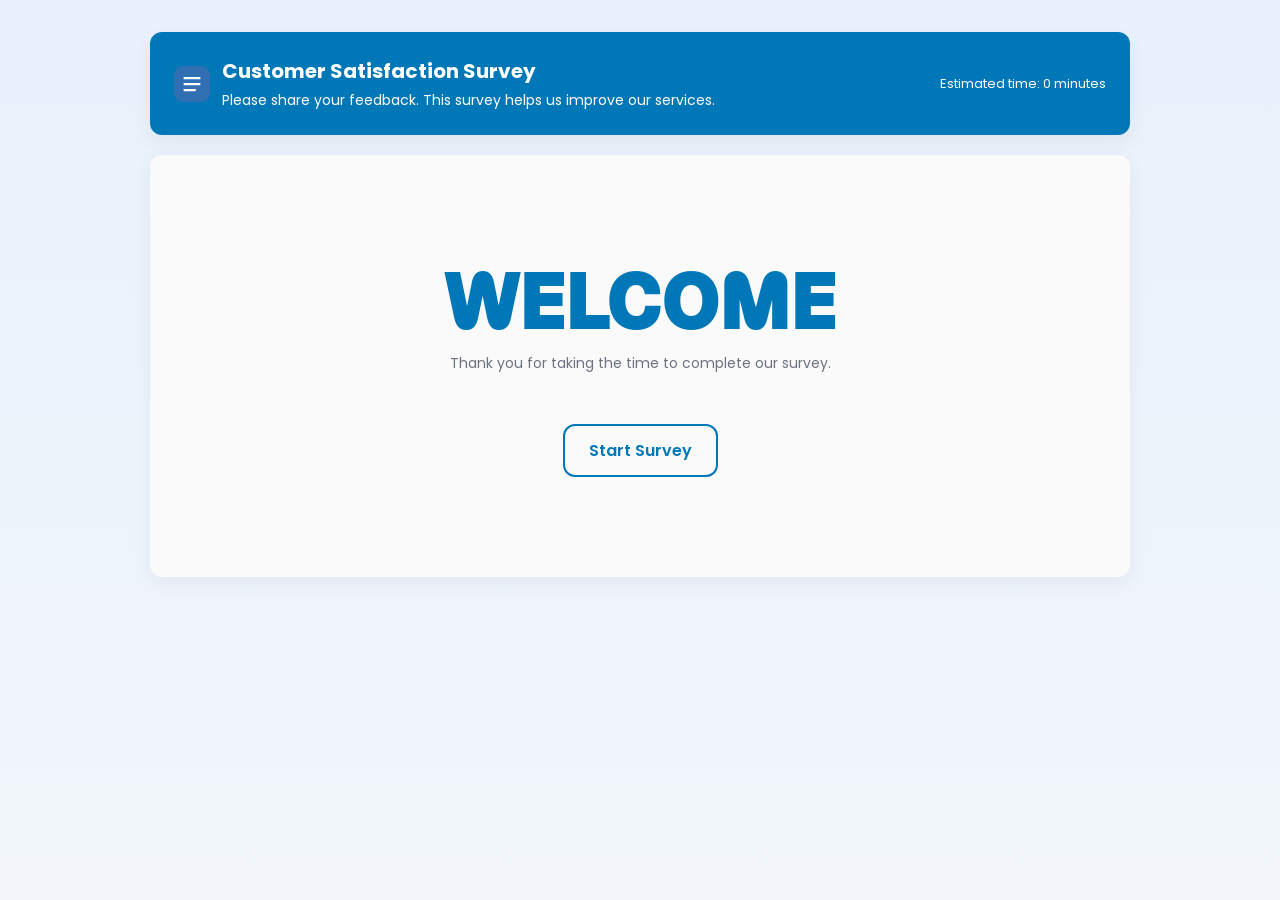
==== ad/index.html @ cf136464 "FILES FOR SURVEY" ====
<!doctype html>
<html lang="en">

<head>
    <meta charset="utf-8" />
    <meta name="viewport" content="width=device-width,initial-scale=1" />
    <title>Customer Satisfaction Survey</title>
    <link rel="stylesheet" href="user.css">
</head>

<body>
    <div class="container">
        <header class="card">
            <div class="title">
                <svg width="36" height="36" viewBox="0 0 24 24" fill="none" aria-hidden>
                    <rect width="24" height="24" rx="6" fill="#2f6fb2" />
                    <path d="M7 12h10M7 8h10M7 16h7" stroke="#fff" stroke-width="1.5" stroke-linecap="round"
                        stroke-linejoin="round" />
                </svg>
                <div>
                    <h1>Customer Satisfaction Survey</h1>
                    <p class="lead">Please share your feedback. This survey helps us improve our services.</p>
                </div>
            </div>
            <div style="text-align:right">
                <div id="estimatedTime">
                    Estimated time: 0 minutes
                </div>
            </div>
        </header>

        <section id="welcome" class="card welcome">
            <h2 class="momo">WELCOME</h2>
            <p class="lead">Thank you for taking the time to complete our survey.</p>
            <button id="startBtn" class="start-btn">Start Survey</button>
        </section>

        <section id="surveyWrap" class="card survey-wrap">
            <form id="surveyForm"></form>
            <div class="actions">
                <button id="clearBtn" class="btn secondary" type="button">Clear Answers</button>
                <button id="submitBtn" class="btn primary" type="button">Submit Survey</button>
            </div>
        </section>

        <section id="results" class="card results">
            <h2>Survey Results</h2>
            <div class="summary">
                <div class="score-box">
                    <div style="font-size:20px;color:var(--muted)">Overall Score</div>
                    <div id="overallScore" class="score-large">—</div>
                    <div style="font-size:20px;color:var(--muted)">out of 5</div>
                </div>
                <div class="analysis">
                    <h3>Summary</h3>
                    <p id="resultText">—</p>
                    <ul id="categoryList" style="margin:6px 0 0 18px;color:var(--muted); font-weight: 200;"></ul>
                    <div style="margin-top:14px;display:flex;gap:10px">
                        <button id="retakeBtn" class="btn secondary" type="button">Retake Survey</button>
                        <button id="finishBtn" class="btn primary" type="button">Finish</button>
                    </div>
                </div>
            </div>
        </section>
    </div>

    <script src="user-script.js" defer></script>
</body>

</html>
---- ad/user.css ----
@import url('https://fonts.googleapis.com/css2?family=Poppins:ital,wght@0,100;0,200;0,300;0,400;0,500;0,600;0,700;0,800;0,900;1,100;1,200;1,300;1,400;1,500;1,600;1,700;1,800;1,900&display=swap');

@import url('https://fonts.googleapis.com/css2?family=Momo+Trust+Display&family=Poppins:ital,wght@0,100;0,200;0,300;0,400;0,500;0,600;0,700;0,800;0,900;1,100;1,200;1,300;1,400;1,500;1,600;1,700;1,800;1,900&display=swap');

:root {
    --bg: #f6f8fb;
    --card: #fff;
    --accent: #2f6fb2;
    --muted: #6b7280;
    --success: #197278;
    --max-width: 980px;
}

.momo {
    font-family: Momo Trust Display;
}

* {
    box-sizing: border-box;
    font-family: Poppins;
}

html,
body {
    height: 100%;
    width: 100%;
    margin: 0;
    padding: 0;
}

body {
    margin: 0;
    font-family: Inter, system-ui, -apple-system, "Segoe UI", Roboto, "Helvetica Neue", Arial;
    background: linear-gradient(180deg, #e8f1fc 0%, #f2f6fb 100%);
    color: #111827;
    padding: 32px;
    display: flex;
    justify-content: center;
    -webkit-font-smoothing: antialiased;
    -moz-osx-font-smoothing: grayscale;
}

.container {
    width: 100%;
    max-width: var(--max-width);
}

/* Card */
.card {
    background: #fafafa;
    border-radius: 12px;
    padding: 24px;
    box-shadow: 0 6px 20px rgba(15, 23, 42, 0.06);
    margin-bottom: 20px;
}

header.card {
    background-color: #0077b6;
    display: flex;
    align-items: center;
    justify-content: space-between;
}

header .title {
    display: flex;
    gap: 12px;
    align-items: center;
    color: white;
}

h1 {
    font-size: 20px;
    margin: 0;
}

p.lead {
    margin: 4px 0 0;
    font-size: 14px;
}

#estimatedTime {
    font-size: 13px;
    color: white;
}

.welcome {
    text-align: center;
    font-size: clamp(1.5rem, 5vw, 3rem);
    padding: clamp(40px, 10vw, 100px);
    background-color: #fafafa;
}

.welcome p {
    color: var(--muted);
}

.welcome h2 {
    margin: 0;
    color: #0077b6;
}

.start-btn {
    margin-top: 50px;
    background: transparent;
    color: #0077b6;
    border: 2px solid #0077b6;
    padding: 12px 24px;
    border-radius: 12px;
    cursor: pointer;
    font-weight: 600;
    font-size: 16px;
    transition: all 0.3s ease;
}

.start-btn:hover {
    background: #0077b6;
    color: white;
    box-shadow: 0 6px 12px rgba(0, 0, 0, 0.15);
}

.start-btn:active {
    transform: translateY(1px);
}


/* Survey */
.survey-wrap {
    display: none;
    gap: 18px;
}

.question-block {
    border-radius: 10px;
    padding: 16px;
    background: linear-gradient(180deg, #fff, #fbfdff);
    display: flex;
    gap: 24px;
    align-items: center;
    justify-content: space-between;
    border: 1px solid #eef2f7;
    transition: background-color 0.3s ease, opacity 0.3s ease;
}

.question-block.answered {
    background-color: #0c0c0c;
    opacity: 0.5;
}

.question-block.answered:hover {
    opacity: 1;
    background-color: #fff;
}

.q-left {
    flex: 1;
    min-width: 260px;
}

.q-left h4 {
    margin: 0 0 6px 0;
    font-size: 15px;
}

.q-left p {
    margin: 0;
    color: var(--muted);
    font-size: 13px;
}

.q-right {
    width: 420px;
    display: flex;
    align-items: center;
    justify-content: center;
    flex-wrap: wrap;
    gap: 12px;
}

.radio-row {
    display: flex;
    gap: 30px;
    flex-wrap: wrap;
    align-items: center;
    justify-content: center;
    width: 100%;
}

.radio-btn {
    position: relative;
    display: flex;
    align-items: center;
    justify-content: center;
    cursor: pointer;
}

.radio-btn input[type="radio"] {
    position: absolute;
    opacity: 0;
    pointer-events: none;
}

.radio-label {
    display: flex;
    align-items: center;
    justify-content: center;
    border-radius: 50%;
    border: 3px solid var(--border-color, #ccc);
    background: white;
    color: rgba(107, 107, 107, 0.65);
    text-align: center;
    font-size: 8px;
    font-weight: 600;
    transition: background-color 0.25s ease, color 0.25s ease, transform 0.2s ease, box-shadow 0.2s ease;
    padding: 6px;
}

/* Sizes */
.size-large .radio-label {
    width: 60px;
    height: 60px;
}

.size-medium .radio-label {
    width: 50px;
    height: 50px;
}

.size-small .radio-label {
    width: 40px;
    height: 40px;
}

/* Hover and checked */
.radio-btn:hover .radio-label,
.radio-btn input[type="radio"]:checked+.radio-label {
    background-color: var(--fill-color);
    border-color: var(--fill-color);
    color: transparent;
}

.radio-btn:hover .radio-label {
    box-shadow: 0 0 4px var(--fill-color);
    transform: scale(1.08);
}

/* Actions Buttons */
.actions {
    display: flex;
    justify-content: space-between;
    margin-top: 18px;
    gap: 12px;
}

.btn {
    padding: 10px 14px;
    border-radius: 8px;
    border: none;
    cursor: pointer;
    font-weight: 600;
}

.btn.secondary {
    background: #eef2f8;
    color: var(--accent);
}

.btn.primary {
    background: var(--accent);
    color: white;
}

/* Results Section */
.results {
    display: none;
}

.summary {
    display: flex;
    gap: 18px;
    align-items: center;
}

.score-box {
    display: flex;
    flex-direction: column;
    justify-content: center;
    position: relative;
    width: 200px;
    height: 250px;
    padding: 20px;
    border-radius: 16px;
    text-align: center;
    color: #023e8a;

    /* Glass base */
    background: rgba(137, 207, 240, 0.1);
    border: 1px solid rgba(137, 207, 240, 0.4);
    backdrop-filter: blur(25px);
    -webkit-backdrop-filter: blur(25px);

    overflow: hidden;
    transition: transform 0.3s ease, box-shadow 0.3s ease;
}

.score-box::before {
    content: "";
    position: absolute;
    top: 0;
    left: -50%;
    width: 200%;
    height: 50%;
    background: linear-gradient(135deg,
            rgba(0, 199, 255, 0.4) 0%,
            rgba(137, 207, 240, 0.1) 60%,
            rgba(255, 255, 255, 0.0) 100%);
    transform: rotate(25deg);
    filter: blur(50px);
    pointer-events: none;
}

/* Hover lift and glow */
.score-box:hover {
    transform: translateY(-5px);
    box-shadow: 0 20px 50px rgba(0, 119, 182, 0.25),
        inset 0 0 35px rgba(255, 255, 255, 0.25);
}


.score-large {
    font-size: 48px;
    font-weight: 700;
    color: var(--accent);
}

.analysis {
    flex: 1;
    color: #1f2937;
    font-size: 14px;
}

/* Responsive Media Queries */
/* @media (max-width: 768px) {
    .q-right {
        width: 100%;
    }

    .radio-row {
        gap: 8px;
    }

    .container {
        padding: 0 16px;
    }

    .summary {
        flex-direction: column;
    }
} */

@media (max-width: 809px) {
    body {
        padding: 16px;
    }

    h1 {
        font-size: 18px;
    }

    .q-left h4 {
        font-size: 14px;
    }

    .q-left p {
        font-size: 12px;
    }

    .radio-label {
        font-size: 8px;
        padding: 4px;
    }

    .size-large .radio-label {
        width: 50px;
        height: 50px;
    }

    .size-medium .radio-label {
        width: 40px;
        height: 40px;
    }

    .size-small .radio-label {
        width: 32px;
        height: 32px;
    }

    .actions {
        flex-direction: column;
        gap: 10px;
    }

    .question-block {
        flex-direction: column;
    }

    .radio-row {
        gap: 20px;
    }
}

@media (max-width: 380px) {
    body {
        padding: 12px;
    }

    .q-right {
        width: 100%;
    }

    h1 {
        font-size: 16px;
    }

    .card {
        padding: 16px;
    }

    .q-left {
        min-width: 160px;
    }

    .q-right {
        flex-direction: row;
        gap: 8px;
    }

    .question-block {
        flex-direction: column;
    }

    .radio-row {
        gap: 6px;
        flex-direction: row;
        flex-wrap: wrap;
    }

    .radio-label {
        font-size: 7px;
        padding: 3px;
    }

    .size-large .radio-label {
        width: 36px;
        height: 36px;
    }

    .size-medium .radio-label {
        width: 28px;
        height: 28px;
    }

    .size-small .radio-label {
        width: 24px;
        height: 24px;
    }

    .summary {
        gap: 12px;
    }

    .score-box {
        min-width: 120px;
        padding: 14px;
    }

    .score-large {
        font-size: 24px;
    }

    .analysis {
        font-size: 13px;
    }
}
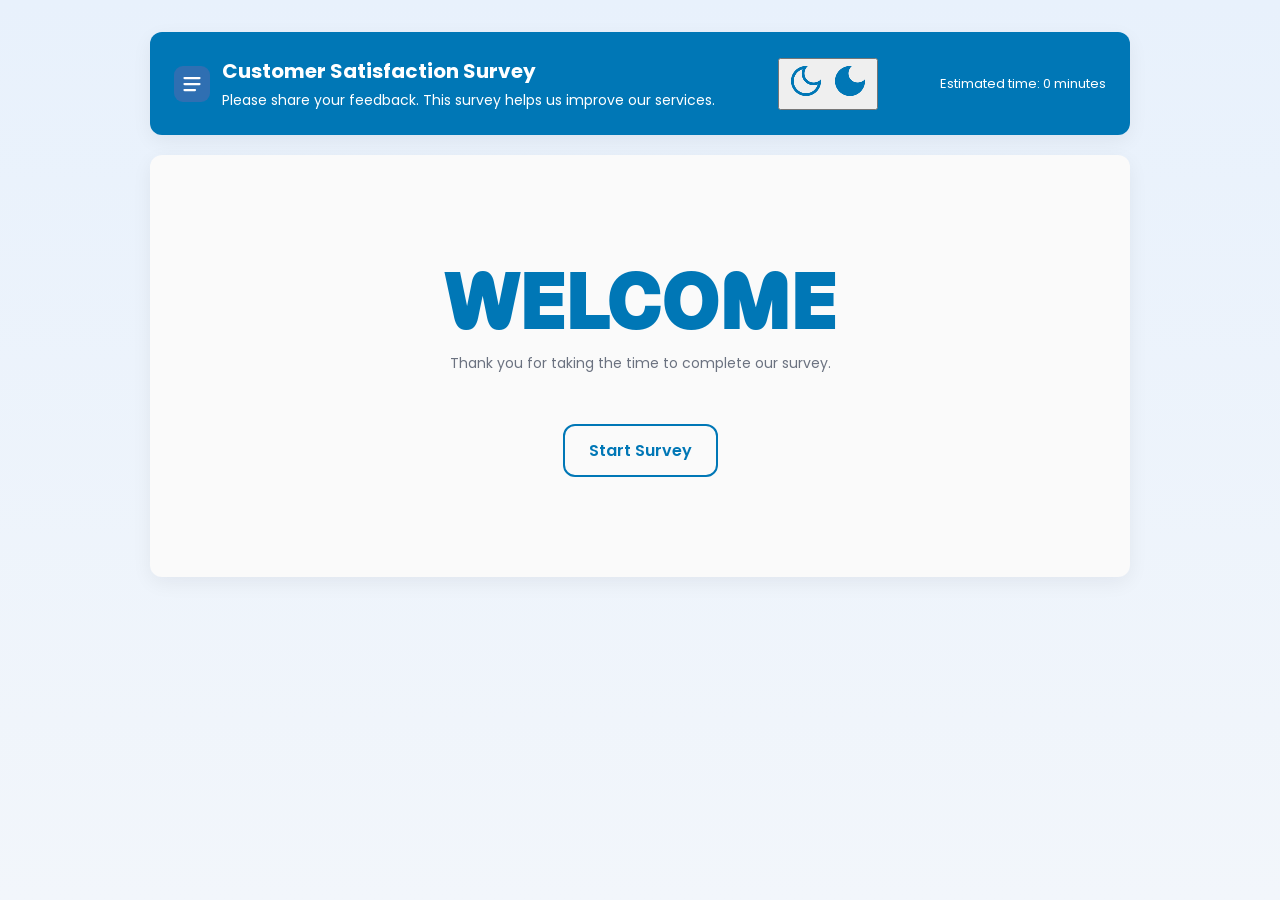
==== commit fdccc9b4: "DARK MODE FOR USER SIDE Added a dark mode button that switches css files through JS. The script als" ====
--- a/ad/index.html
+++ b/ad/index.html
@@ -5,7 +5,7 @@
     <meta charset="utf-8" />
     <meta name="viewport" content="width=device-width,initial-scale=1" />
     <title>Customer Satisfaction Survey</title>
-    <link rel="stylesheet" href="user.css">
+    <link id="themeStylesheet" rel="stylesheet" href="user.css">
 </head>
 
 <body>
@@ -22,6 +22,12 @@
                     <p class="lead">Please share your feedback. This survey helps us improve our services.</p>
                 </div>
             </div>
+			<div>
+				<button id="switchButton" class="switchModes">
+					<img src="img/dark_0.png" alt="Dark Off">
+					<img src="img/dark_1.png" alt="Dark On">
+				</button>
+			</div>
             <div style="text-align:right">
                 <div id="estimatedTime">
                     Estimated time: 0 minutes
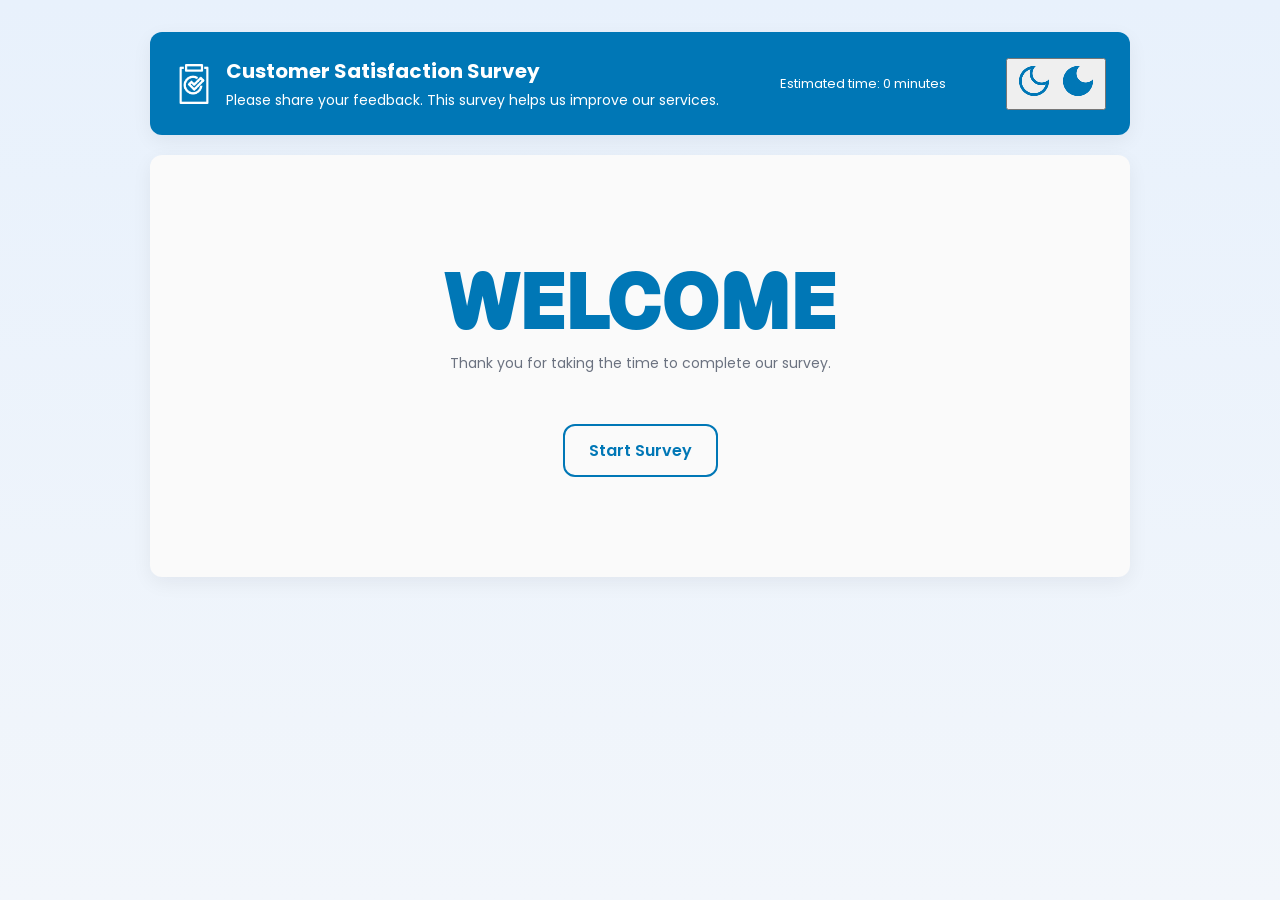
==== commit 66f15671: "MOVED USER SIDE FILE FROM OLD TO MAIN" ====
--- a/ad/index.html
+++ b/ad/index.html
@@ -5,34 +5,31 @@
     <meta charset="utf-8" />
     <meta name="viewport" content="width=device-width,initial-scale=1" />
     <title>Customer Satisfaction Survey</title>
-    <link id="themeStylesheet" rel="stylesheet" href="user.css">
+	<link id="themeStylesheet" rel="stylesheet" href="user.css">
+    <link rel="icon" href="survey_logo.ico" type="image/x-icon">
 </head>
 
 <body>
     <div class="container">
         <header class="card">
             <div class="title">
-                <svg width="36" height="36" viewBox="0 0 24 24" fill="none" aria-hidden>
-                    <rect width="24" height="24" rx="6" fill="#2f6fb2" />
-                    <path d="M7 12h10M7 8h10M7 16h7" stroke="#fff" stroke-width="1.5" stroke-linecap="round"
-                        stroke-linejoin="round" />
-                </svg>
+                <img src="survey_logo.png" alt="" style="width: auto; height: 40px;">
                 <div>
                     <h1>Customer Satisfaction Survey</h1>
                     <p class="lead">Please share your feedback. This survey helps us improve our services.</p>
                 </div>
             </div>
-			<div>
+            <div id="estimatedTimeContainer">
+                <div id="estimatedTime">
+                    Estimated time: 0 minutes
+                </div>
+            </div>
+			<div class="modeContainer">
 				<button id="switchButton" class="switchModes">
 					<img src="img/dark_0.png" alt="Dark Off">
 					<img src="img/dark_1.png" alt="Dark On">
 				</button>
 			</div>
-            <div style="text-align:right">
-                <div id="estimatedTime">
-                    Estimated time: 0 minutes
-                </div>
-            </div>
         </header>
 
         <section id="welcome" class="card welcome">
@@ -61,7 +58,7 @@
                     <h3>Summary</h3>
                     <p id="resultText">—</p>
                     <ul id="categoryList" style="margin:6px 0 0 18px;color:var(--muted); font-weight: 200;"></ul>
-                    <div style="margin-top:14px;display:flex;gap:10px">
+                    <div class="doneBtns">
                         <button id="retakeBtn" class="btn secondary" type="button">Retake Survey</button>
                         <button id="finishBtn" class="btn primary" type="button">Finish</button>
                     </div>
--- a/ad/user.css
+++ b/ad/user.css
@@ -215,19 +215,28 @@
 }
 
 /* Sizes */
+.size-extra-large .radio-label {
+    width: 70px; 
+    height: 70px; 
+    font-size: 10px; 
+}
+
 .size-large .radio-label {
-    width: 60px;
-    height: 60px;
+    width: 70px; 
+    height: 70px; 
+    font-size: 10px;
 }
 
 .size-medium .radio-label {
-    width: 50px;
-    height: 50px;
+    width: 70px; 
+    height: 70px; 
+    font-size: 10px;
 }
 
 .size-small .radio-label {
-    width: 40px;
-    height: 40px;
+    width: 70px; 
+    height: 70px; 
+    font-size: 10px;
 }
 
 /* Hover and checked */
@@ -480,4 +489,4 @@
     .analysis {
         font-size: 13px;
     }
-}+}
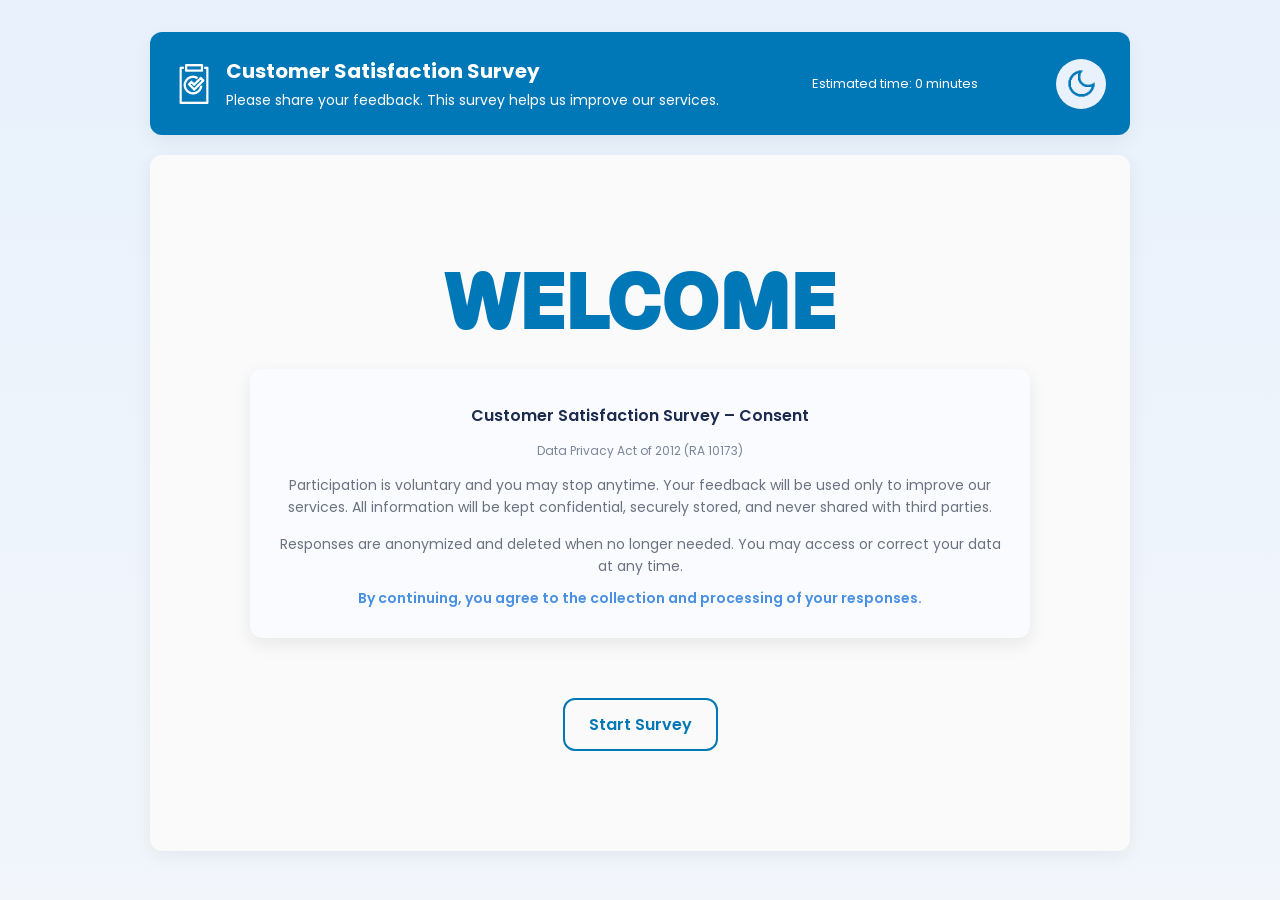
==== commit fef5ae11: "additional" ====
--- a/ad/index.html
+++ b/ad/index.html
@@ -5,7 +5,7 @@
     <meta charset="utf-8" />
     <meta name="viewport" content="width=device-width,initial-scale=1" />
     <title>Customer Satisfaction Survey</title>
-	<link id="themeStylesheet" rel="stylesheet" href="user.css">
+    <link id="themeStylesheet" rel="stylesheet" href="user.css">
     <link rel="icon" href="survey_logo.ico" type="image/x-icon">
 </head>
 
@@ -24,19 +24,40 @@
                     Estimated time: 0 minutes
                 </div>
             </div>
-			<div class="modeContainer">
-				<button id="switchButton" class="switchModes">
-					<img src="img/dark_0.png" alt="Dark Off">
-					<img src="img/dark_1.png" alt="Dark On">
-				</button>
-			</div>
+            <div class="modeContainer">
+                <button id="switchButton" class="switchModes">
+                    <img src="img/dark_0.png" alt="Dark Off">
+                    <img src="img/dark_1.png" alt="Dark On">
+                </button>
+            </div>
         </header>
 
         <section id="welcome" class="card welcome">
             <h2 class="momo">WELCOME</h2>
-            <p class="lead">Thank you for taking the time to complete our survey.</p>
+
+            <div class="consent-mini">
+                <p class="title">Customer Satisfaction Survey – Consent</p>
+                <p class="sub">Data Privacy Act of 2012 (RA 10173)</p>
+
+                <p>
+                    Participation is voluntary and you may stop anytime. Your feedback will be used only to improve our
+                    services.
+                    All information will be kept confidential, securely stored, and never shared with third parties.
+                </p>
+
+                <p>
+                    Responses are anonymized and deleted when no longer needed. You may access or correct your data at
+                    any time.
+                </p>
+
+                <p class="final">
+                    By continuing, you agree to the collection and processing of your responses.
+                </p>
+            </div>
+
             <button id="startBtn" class="start-btn">Start Survey</button>
         </section>
+
 
         <section id="surveyWrap" class="card survey-wrap">
             <form id="surveyForm"></form>
--- a/ad/user.css
+++ b/ad/user.css
@@ -32,6 +32,8 @@
     margin: 0;
     font-family: Inter, system-ui, -apple-system, "Segoe UI", Roboto, "Helvetica Neue", Arial;
     background: linear-gradient(180deg, #e8f1fc 0%, #f2f6fb 100%);
+	background-repeat: no-repeat;
+	background-attachment: fixed;
     color: #111827;
     padding: 32px;
     display: flex;
@@ -57,7 +59,7 @@
 header.card {
     background-color: #0077b6;
     display: flex;
-    align-items: center;
+    /* align-items: center; */
     justify-content: space-between;
 }
 
@@ -67,6 +69,8 @@
     align-items: center;
     color: white;
 }
+
+
 
 h1 {
     font-size: 20px;
@@ -78,9 +82,49 @@
     font-size: 14px;
 }
 
+#estimatedTimeContainer {
+    display: flex;
+    justify-content: center;
+    align-items: center;
+	padding-left: 15px;
+}
+
 #estimatedTime {
+    display: flex;
     font-size: 13px;
     color: white;
+}
+
+.modeContainer {
+	margin-top: auto;
+	margin-bottom: auto;
+}
+
+.switchModes {
+	/*margin-left: 120px;*/
+	height: 50px;
+	width: 50px;
+	padding: 0;
+	border-radius: 50%;
+	border:none;
+	background-color: #e8f1fc;
+	display: flex;
+	justify-content: center;
+	align-items:center;
+	cursor: pointer;
+}
+
+.switchModes img{
+	height:35px;
+	transition: height 0.2s;
+}
+
+.switchModes img:hover{
+	height:40px;
+}
+
+.switchModes img:last-child{
+	display:none;
 }
 
 .welcome {
@@ -215,28 +259,19 @@
 }
 
 /* Sizes */
-.size-extra-large .radio-label {
-    width: 70px; 
-    height: 70px; 
-    font-size: 10px; 
-}
-
 .size-large .radio-label {
-    width: 70px; 
-    height: 70px; 
-    font-size: 10px;
+    width: 60px;
+    height: 60px;
 }
 
 .size-medium .radio-label {
-    width: 70px; 
-    height: 70px; 
-    font-size: 10px;
+    width: 50px;
+    height: 50px;
 }
 
 .size-small .radio-label {
-    width: 70px; 
-    height: 70px; 
-    font-size: 10px;
+    width: 40px;
+    height: 40px;
 }
 
 /* Hover and checked */
@@ -347,6 +382,12 @@
     font-size: 14px;
 }
 
+.doneBtns {
+    margin-top: 20px;
+    display: flex;
+    gap: 10px;
+}
+
 /* Responsive Media Queries */
 /* @media (max-width: 768px) {
     .q-right {
@@ -415,6 +456,26 @@
     .radio-row {
         gap: 20px;
     }
+	
+	.switchModes {
+		height: 40px;
+		width: 40px;
+		justify-content: center;
+		align-items:center;
+		cursor: pointer;
+	}
+	
+	.switchModes img{
+		height:30px;
+	}
+
+	.switchModes img:hover{
+		height:40px;
+	}
+	
+	.modeContainer {
+		margin-left: auto;
+	}
 }
 
 @media (max-width: 380px) {
@@ -489,4 +550,147 @@
     .analysis {
         font-size: 13px;
     }
-}
+
+    .title {
+        flex-direction: column;
+    }
+
+    .title h1 {
+        text-align: center;
+    }
+
+    .title p {
+        font-size: 10px;
+    }
+
+    .card {
+        flex-direction: column;
+    }
+
+    #estimatedTimeContainer{
+        padding-top: 15px;
+        justify-content: left;
+    }
+
+    #estimatedTime {
+        font-size: 10px;
+    }
+
+    .lead {
+        padding-top: 10px;
+    }
+	
+	.switchModes {
+		height: 35px;
+		width: 35px;
+		justify-content: center;
+		align-items:center;
+		cursor: pointer;
+	}
+	
+	.switchModes img{
+		height:25px;
+	}
+
+	.switchModes img:hover{
+		height:30px;
+	}
+	
+	.modeContainer {
+		margin-left: auto;
+	}
+}
+
+@media (max-width: 460px) {
+    .title {
+        flex-direction: column;
+    }
+
+    .title h1 {
+        text-align: center;
+    }
+
+    .card {
+        flex-direction: column;
+    }
+
+    #estimatedTimeContainer{
+        padding-top: 15px;
+        justify-content: left;
+    }
+}
+
+@media (max-width: 550px) {
+    .title {
+        flex-direction: column;
+    }
+
+    .title h1 {
+        text-align: center;
+    }
+
+    .card {
+        flex-direction: column;
+    }
+
+    #estimatedTimeContainer {
+        padding-top: 15px;
+        justify-content: left;
+        padding-left: 0;
+    }
+
+    .summary {
+        flex-direction: column;
+    }
+}
+
+@media (max-width: 650px) {
+    .summary {
+        flex-direction: column;
+    }
+
+    .doneBtns {
+        justify-content: center;
+    }
+}
+
+/* Consent Container */
+.consent-mini {
+    background: #f9fbff;
+    padding: 18px 22px;
+    border-radius: 12px;
+    box-shadow: 0 6px 18px rgba(0, 0, 0, 0.08);
+    font-family: 'Inter', sans-serif;
+    font-size: 14px;
+    line-height: 1.6;
+    color: #333;
+    margin-top: 20px;
+    margin-bottom: 10px;
+    transition: transform 0.2s ease, box-shadow 0.2s ease;
+}
+
+/* Titles */
+.consent-mini .title {
+    font-weight: 600;
+    font-size: 16px;
+    color: #1b2a4d;
+    margin-bottom: 3px;
+}
+
+.consent-mini .sub {
+    font-size: 12px;
+    color: #7a8699;
+    margin-bottom: 12px;
+}
+
+/* Text */
+.consent-mini p {
+    margin-bottom: 10px;
+}
+
+.consent-mini .final {
+    font-weight: 600;
+    color: #4a90e2;
+    text-align: center;
+    margin-top: 10px;
+}
